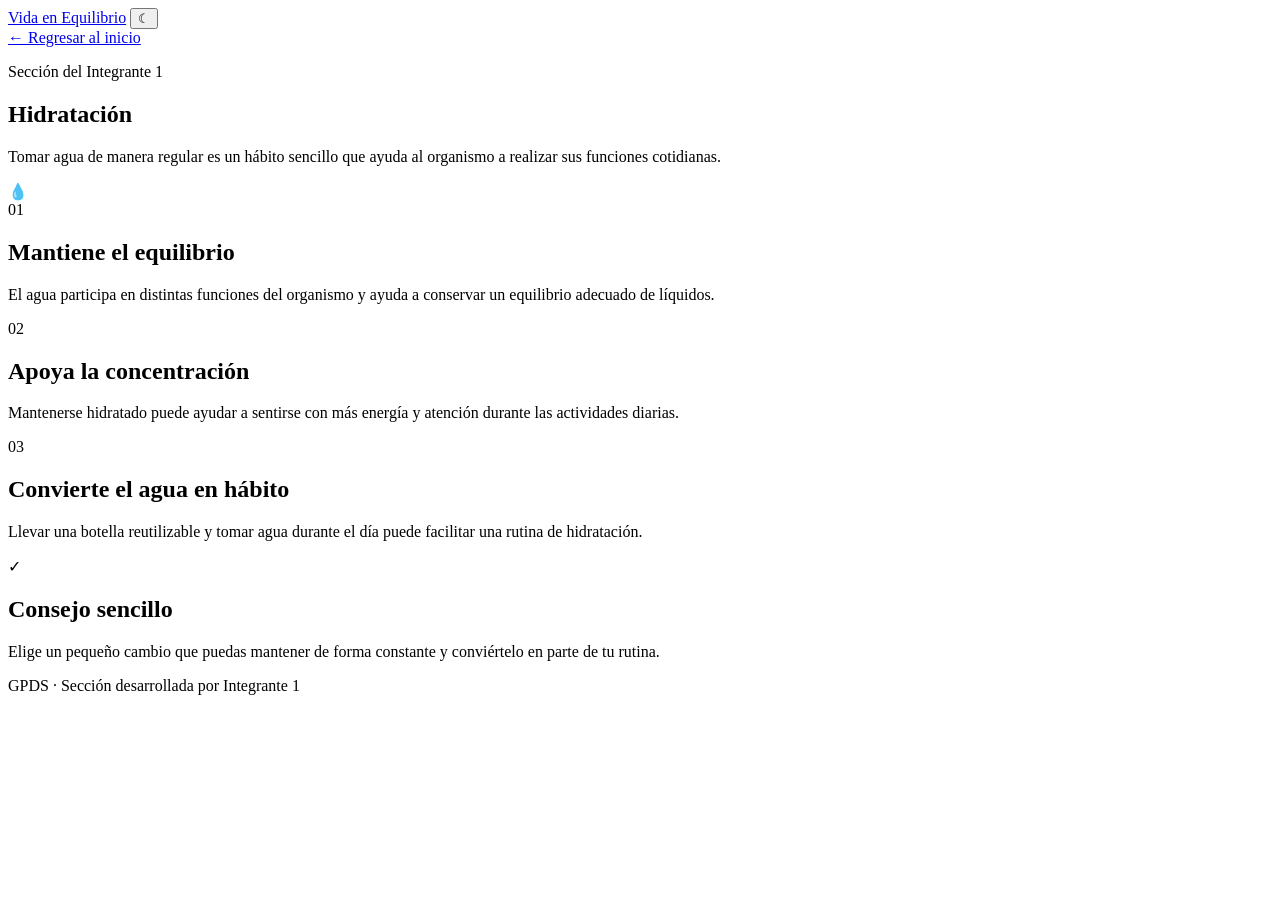
==== integrante1.html @ d66ebc2b "Add files via upload" ====
<!DOCTYPE html>
<html lang="es">
<head>
  <meta charset="UTF-8">
  <meta name="viewport" content="width=device-width, initial-scale=1.0">
  <meta name="description" content="Sección sobre hidratación del sitio Vida en Equilibrio.">
  <title>Hidratación | Vida en Equilibrio</title>
  <link rel="stylesheet" href="css/estilos.css">
</head>
<body>
  <header class="encabezado">
    <a class="marca" href="index.html">Vida en Equilibrio</a>
    <button class="tema" id="boton-tema" type="button" aria-label="Cambiar tema">☾</button>
  </header>

  <main class="pagina-interior">
    <a class="regresar" href="index.html">← Regresar al inicio</a>

    <section class="cabecera-articulo">
      <div>
        <p class="responsable">Sección del Integrante 1</p>
        <h1>Hidratación</h1>
        <p>Tomar agua de manera regular es un hábito sencillo que ayuda al organismo a realizar sus funciones cotidianas.</p>
      </div>
      <div class="gota" aria-hidden="true">💧</div>
    </section>

    <section class="datos">
      <article>
        <span>01</span>
        <h2>Mantiene el equilibrio</h2>
        <p>El agua participa en distintas funciones del organismo y ayuda a conservar un equilibrio adecuado de líquidos.</p>
      </article>
      <article>
        <span>02</span>
        <h2>Apoya la concentración</h2>
        <p>Mantenerse hidratado puede ayudar a sentirse con más energía y atención durante las actividades diarias.</p>
      </article>
      <article>
        <span>03</span>
        <h2>Convierte el agua en hábito</h2>
        <p>Llevar una botella reutilizable y tomar agua durante el día puede facilitar una rutina de hidratación.</p>
      </article>
    </section>

    <section class="consejo">
      <div class="icono">✓</div>
      <div>
        <h2>Consejo sencillo</h2>
        <p>Elige un pequeño cambio que puedas mantener de forma constante y conviértelo en parte de tu rutina.</p>
      </div>
    </section>
  </main>

  <footer><p>GPDS · Sección desarrollada por Integrante 1</p></footer>
  <script src="js/script.js"></script>
</body>
</html>
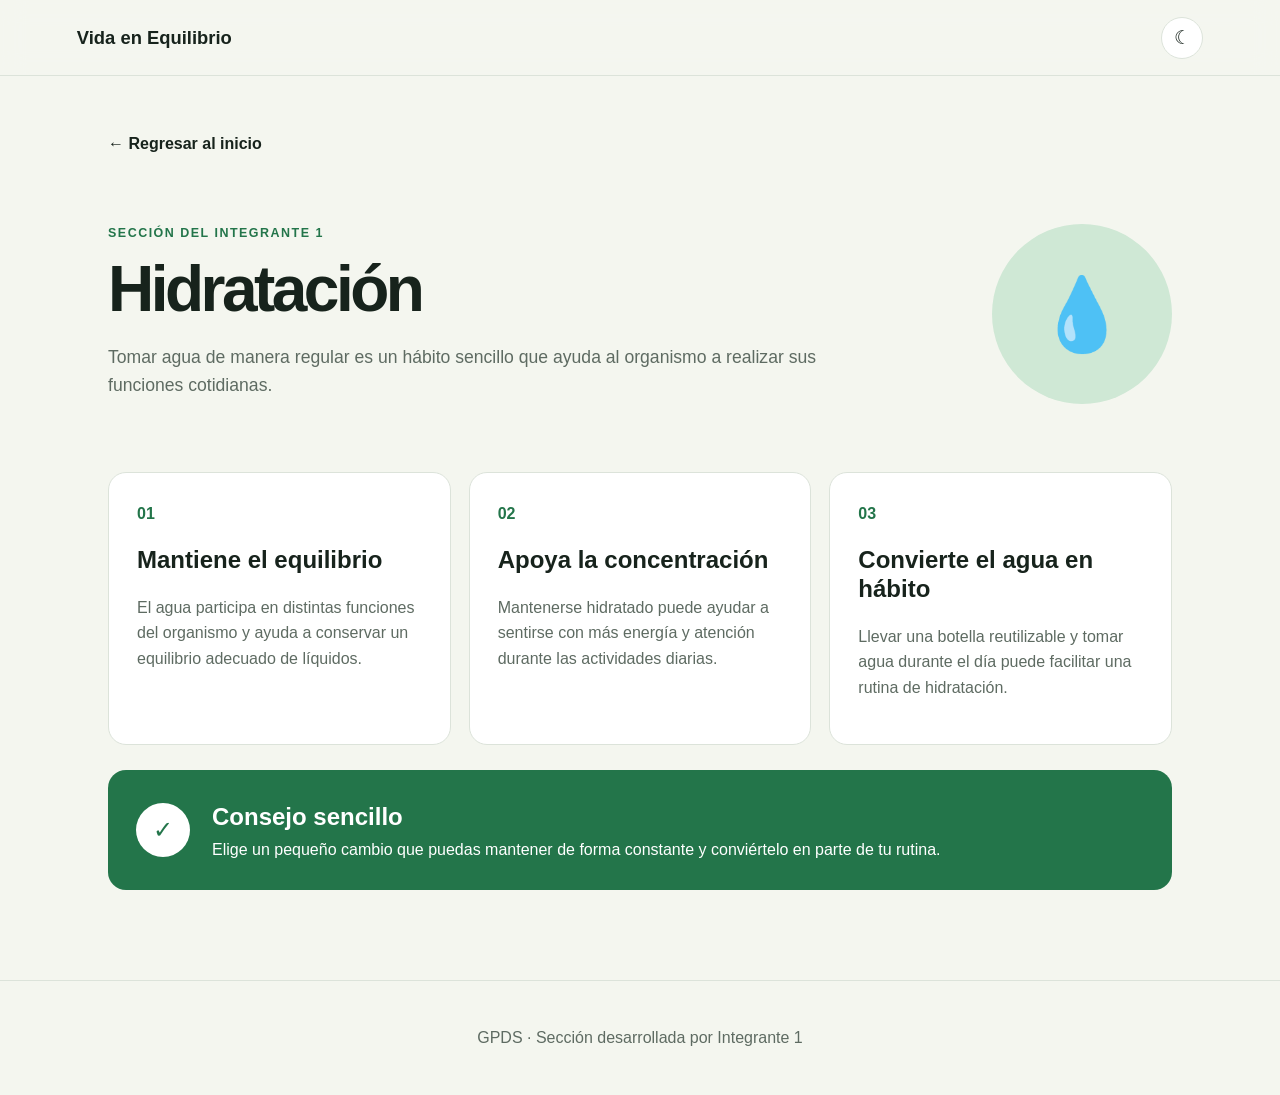
==== commit 9b5068b8: "Update integrante1.html" ====
--- a/integrante1.html
+++ b/integrante1.html
@@ -5,8 +5,7 @@
   <meta name="viewport" content="width=device-width, initial-scale=1.0">
   <meta name="description" content="Sección sobre hidratación del sitio Vida en Equilibrio.">
   <title>Hidratación | Vida en Equilibrio</title>
-  <link rel="stylesheet" href="css/estilos.css">
-</head>
+<link rel="stylesheet" href="estilos.css"></head>
 <body>
   <header class="encabezado">
     <a class="marca" href="index.html">Vida en Equilibrio</a>
@@ -53,6 +52,5 @@
   </main>
 
   <footer><p>GPDS · Sección desarrollada por Integrante 1</p></footer>
-  <script src="js/script.js"></script>
-</body>
+<script src="script.js"></script></body>
 </html>
--- a/estilos.css
+++ b/estilos.css
@@ -0,0 +1,144 @@
+:root {
+  --fondo: #f4f6ef;
+  --superficie: #ffffff;
+  --texto: #17231c;
+  --texto-suave: #5e6b62;
+  --verde: #23754a;
+  --verde-claro: #cfe8d5;
+  --amarillo: #f5ce67;
+  --borde: #dce3da;
+  --sombra: 0 18px 50px rgba(30, 62, 43, .10);
+}
+
+body.oscuro {
+  --fondo: #101813;
+  --superficie: #19231d;
+  --texto: #f1f6f2;
+  --texto-suave: #b8c5bb;
+  --verde: #72d39a;
+  --verde-claro: #284a35;
+  --amarillo: #e8bd52;
+  --borde: #314038;
+  --sombra: 0 18px 50px rgba(0, 0, 0, .22);
+}
+
+* { box-sizing: border-box; }
+html { scroll-behavior: smooth; }
+body {
+  margin: 0;
+  color: var(--texto);
+  background: var(--fondo);
+  font-family: Arial, Helvetica, sans-serif;
+  line-height: 1.6;
+  transition: background .25s, color .25s;
+}
+
+.encabezado {
+  min-height: 76px;
+  padding: 0 clamp(24px, 6vw, 90px);
+  display: flex;
+  align-items: center;
+  justify-content: space-between;
+  border-bottom: 1px solid var(--borde);
+  background: color-mix(in srgb, var(--fondo) 88%, transparent);
+  position: sticky;
+  top: 0;
+  z-index: 10;
+  backdrop-filter: blur(12px);
+}
+
+.marca { color: var(--texto); font-size: 1.15rem; font-weight: 800; text-decoration: none; }
+.tema {
+  width: 42px; height: 42px; border: 1px solid var(--borde); border-radius: 50%;
+  color: var(--texto); background: var(--superficie); cursor: pointer; font-size: 1.2rem;
+}
+
+.hero {
+  max-width: 1200px;
+  min-height: 590px;
+  margin: auto;
+  padding: 80px 40px;
+  display: grid;
+  grid-template-columns: 1.2fr .8fr;
+  align-items: center;
+  gap: 70px;
+}
+
+.etiqueta, .responsable {
+  color: var(--verde); font-size: .78rem; font-weight: 800; letter-spacing: .12em;
+  text-transform: uppercase;
+}
+.hero h1, .cabecera-articulo h1, .espacio-vacio h1 {
+  max-width: 800px; margin: 14px 0 22px; font-size: clamp(2.7rem, 6vw, 5.7rem);
+  line-height: .98; letter-spacing: -.055em;
+}
+.hero h1 em { color: var(--verde); font-family: Georgia, serif; font-weight: 500; }
+.hero-contenido > p { max-width: 620px; color: var(--texto-suave); font-size: 1.15rem; }
+.boton {
+  display: inline-block; margin-top: 18px; padding: 13px 22px; border-radius: 8px;
+  text-decoration: none; font-weight: 700;
+}
+.boton-principal { color: #fff; background: var(--verde); }
+
+.ilustracion {
+  aspect-ratio: 1; position: relative; overflow: hidden; border-radius: 48% 48% 12% 48%;
+  background: var(--verde-claro); box-shadow: var(--sombra); display: grid; place-content: center;
+  text-align: center;
+}
+.ilustracion p { position: relative; z-index: 2; font-size: 1.1rem; font-weight: 700; }
+.sol { width: 140px; height: 140px; border-radius: 50%; background: var(--amarillo); position: absolute; top: 45px; right: 35px; }
+.circulo {
+  width: 140px; height: 140px; border-radius: 50%; display: grid; place-content: center;
+  position: relative; z-index: 2; color: white; background: var(--verde); font: 800 2.5rem Georgia, serif;
+}
+.hoja { width: 100px; height: 180px; position: absolute; background: var(--verde); opacity: .45; border-radius: 100% 0 100% 0; }
+.hoja-uno { left: 25px; bottom: 25px; transform: rotate(-18deg); }
+.hoja-dos { right: 55px; bottom: -35px; transform: rotate(38deg); }
+
+.secciones { padding: 80px max(24px, calc((100vw - 1120px) / 2)); background: var(--superficie); }
+.titulo-seccion span { color: var(--verde); text-transform: uppercase; font-size: .8rem; font-weight: 800; letter-spacing: .15em; }
+.titulo-seccion h2 { margin: 5px 0 32px; font-size: clamp(2rem, 4vw, 3.2rem); }
+.tarjetas { display: grid; grid-template-columns: repeat(2, 1fr); gap: 24px; }
+.tarjeta { min-height: 340px; padding: 34px; border: 1px solid var(--borde); border-radius: 22px; position: relative; }
+.tarjeta-verde { background: var(--verde-claro); }
+.tarjeta-amarilla { background: color-mix(in srgb, var(--amarillo) 38%, var(--superficie)); }
+.numero { position: absolute; right: 28px; top: 22px; color: var(--texto-suave); font-weight: 800; }
+.icono { width: 54px; height: 54px; display: grid; place-content: center; border-radius: 50%; background: var(--superficie); font-size: 1.5rem; }
+.tarjeta h3 { margin: 8px 0; font-size: 1.8rem; }
+.tarjeta > p:not(.responsable) { color: var(--texto-suave); max-width: 440px; }
+.enlace { display: inline-flex; gap: 10px; align-items: center; margin-top: 16px; color: var(--texto); font-weight: 800; text-decoration: none; }
+.enlace:hover span { transform: translateX(5px); }
+.enlace span { transition: transform .2s; }
+
+.pagina-interior { max-width: 1120px; min-height: calc(100vh - 150px); margin: auto; padding: 55px 28px 90px; }
+.regresar { color: var(--texto); font-weight: 700; text-decoration: none; }
+.cabecera-articulo { margin: 55px 0; display: grid; grid-template-columns: 1fr auto; gap: 50px; align-items: center; }
+.cabecera-articulo h1 { font-size: clamp(2.6rem, 5vw, 5rem); }
+.cabecera-articulo > div > p:last-child { max-width: 720px; color: var(--texto-suave); font-size: 1.1rem; }
+.gota { width: 180px; height: 180px; display: grid; place-content: center; border-radius: 50%; background: var(--verde-claro); font-size: 4.5rem; }
+.datos { display: grid; grid-template-columns: repeat(3, 1fr); gap: 18px; }
+.datos article { padding: 28px; border: 1px solid var(--borde); border-radius: 18px; background: var(--superficie); }
+.datos span { color: var(--verde); font-weight: 800; }
+.datos h2 { line-height: 1.2; }
+.datos p { color: var(--texto-suave); }
+.consejo { margin-top: 25px; padding: 28px; display: flex; gap: 22px; align-items: center; border-radius: 18px; background: var(--verde); color: white; }
+.consejo h2, .consejo p { margin: 0; }
+.consejo .icono { flex: 0 0 54px; color: var(--verde); }
+
+.espacio-vacio { max-width: 720px; margin: 60px auto; padding: 65px; text-align: center; border: 2px dashed var(--borde); border-radius: 24px; background: var(--superficie); }
+.espacio-vacio h1 { margin: 16px auto; font-size: clamp(2.5rem, 5vw, 4rem); }
+.espacio-vacio > p { color: var(--texto-suave); }
+.icono-grande { color: var(--verde); font-size: 4rem; line-height: 1; }
+.nota-edicion { margin-top: 30px; padding: 16px; border-radius: 10px; background: var(--fondo); }
+.nota-edicion code { color: var(--verde); }
+
+footer { padding: 28px; color: var(--texto-suave); text-align: center; border-top: 1px solid var(--borde); }
+
+@media (max-width: 760px) {
+  .hero { min-height: auto; padding: 65px 24px; grid-template-columns: 1fr; }
+  .ilustracion { max-width: 360px; width: 100%; margin: auto; }
+  .tarjetas, .datos { grid-template-columns: 1fr; }
+  .cabecera-articulo { grid-template-columns: 1fr; }
+  .gota { width: 120px; height: 120px; font-size: 3rem; }
+  .espacio-vacio { padding: 40px 22px; }
+}
